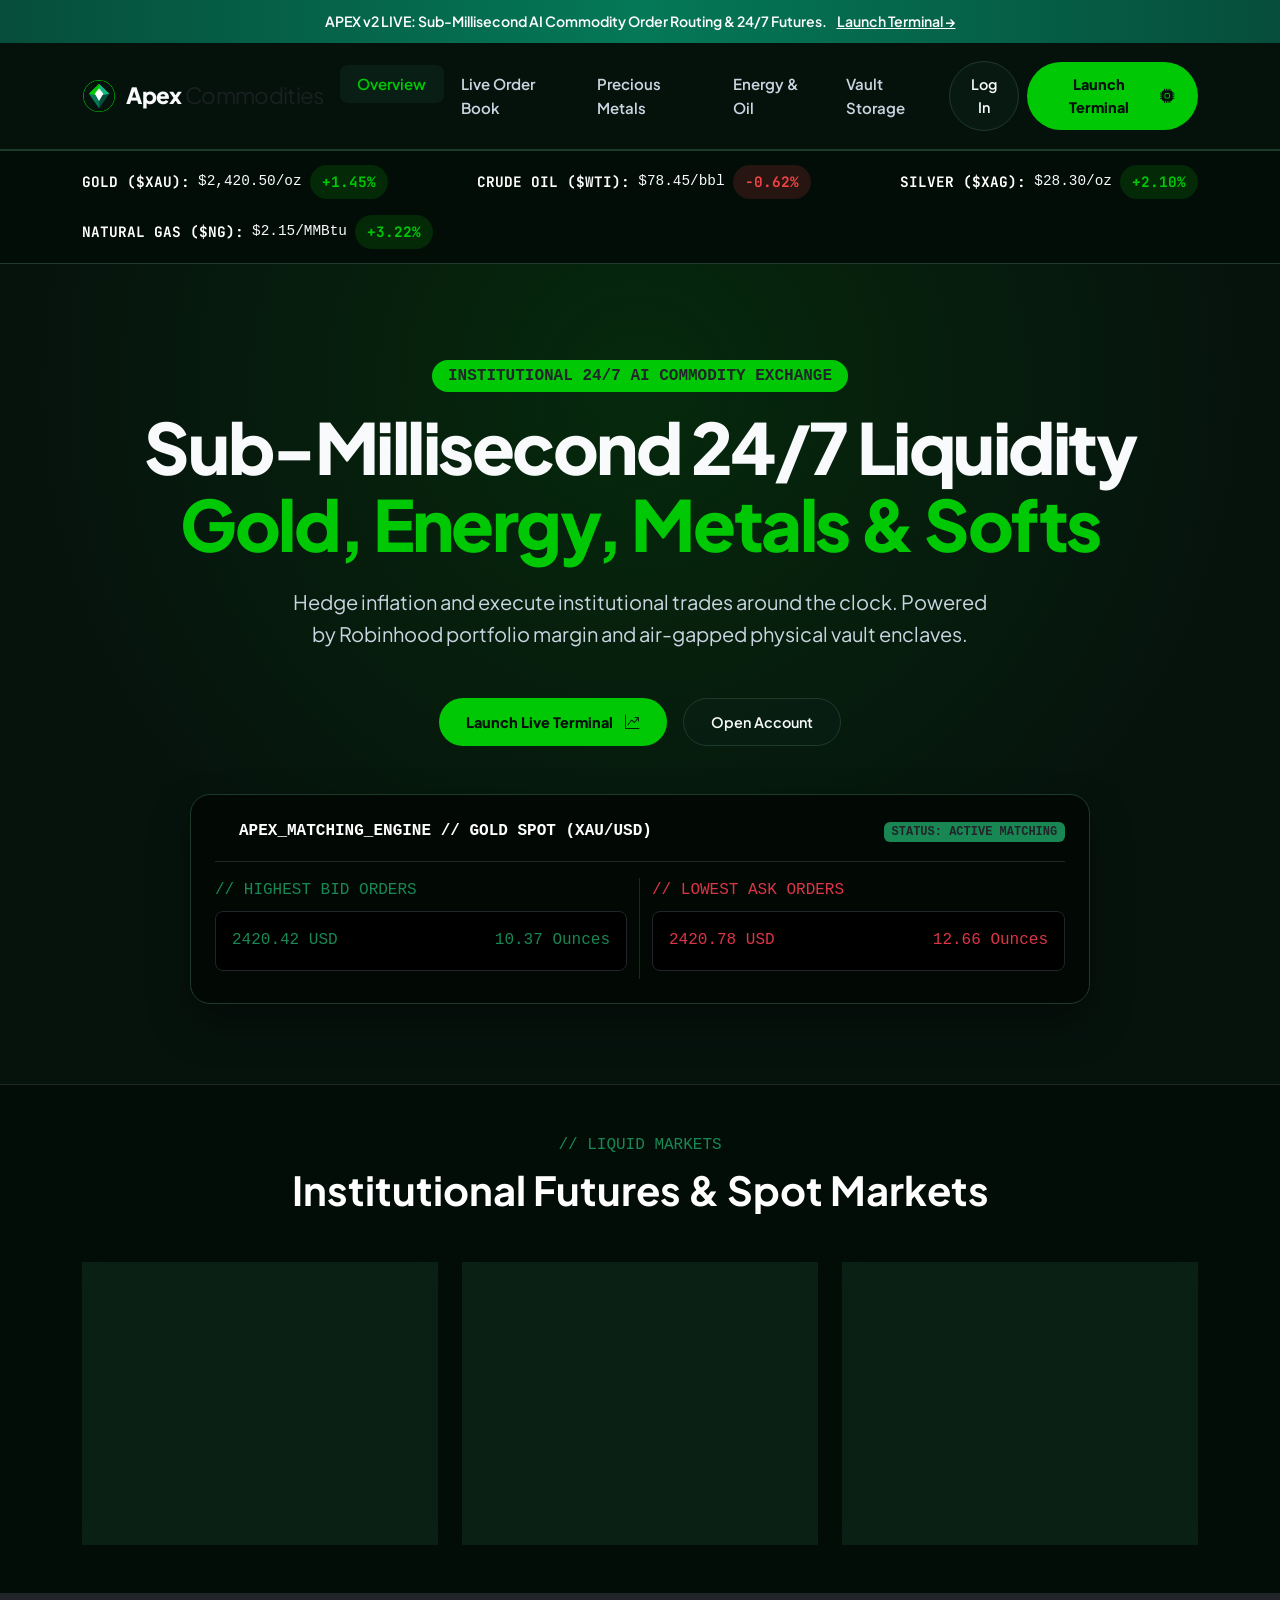
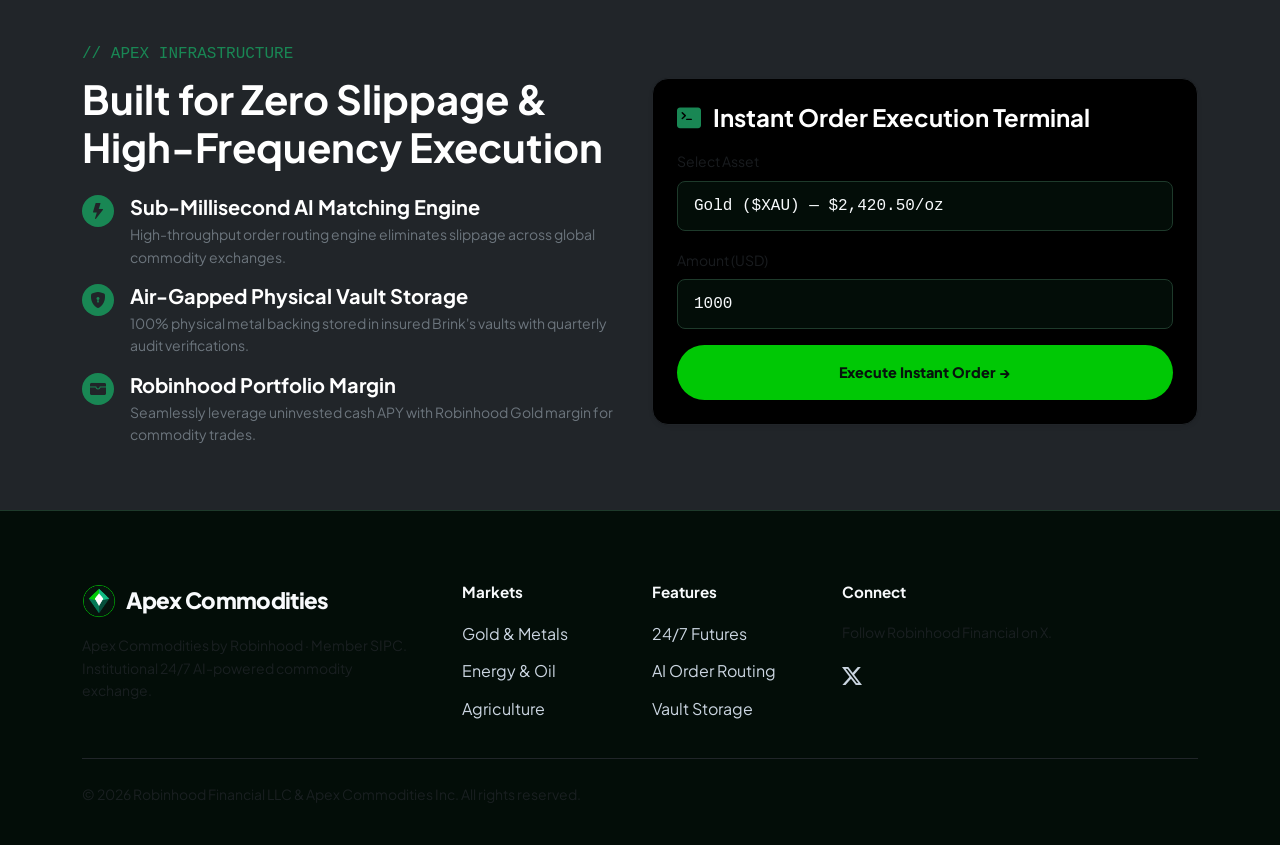
==== index.html @ 11e6617f "Initial commit of Apex Commodities platform" ====
<!DOCTYPE html>
<html lang="en">

<head>
    <meta charset="UTF-8">
    <meta name="viewport" content="width=device-width, initial-scale=1.0">
    <title>Apex Commodities | Institutional 24/7 AI Commodity Exchange</title>
    <meta name="description" content="Apex Commodities by Robinhood offers 24/7 institutional commodity liquidity, fractional contracts, sub-millisecond AI order routing, and air-gapped vault storage.">

    <!-- Favicon -->
    <link rel="icon" type="image/x-icon" href="favicon.ico">
    <link rel="shortcut icon" type="image/x-icon" href="favicon.ico">
    <link rel="icon" type="image/png" sizes="32x32" href="favicon.png">
    <link rel="apple-touch-icon" href="logo.png">

    <!-- Fonts & Icons -->
    <link rel="preconnect" href="https://fonts.googleapis.com">
    <link rel="preconnect" href="https://fonts.gstatic.com" crossorigin>
    <link href="https://fonts.googleapis.com/css2?family=Plus+Jakarta+Sans:wght@400;500;600;700;800&family=JetBrains+Mono:wght@400;500;600;700&display=swap" rel="stylesheet">
    <link href="https://cdn.jsdelivr.net/npm/bootstrap@5.3.0/dist/css/bootstrap.min.css" rel="stylesheet">
    <link rel="stylesheet" href="https://cdn.jsdelivr.net/npm/bootstrap-icons@1.11.3/font/bootstrap-icons.min.css">
    
    <!-- Custom CSS -->
    <link rel="stylesheet" href="styles.css">
</head>

<body>
    <!-- Top Announcement Banner -->
    <div class="apex-top-banner">
        <span>APEX v2 LIVE: Sub-Millisecond AI Commodity Order Routing &amp; 24/7 Futures.</span>
        <a href="markets.html">Launch Terminal &rarr;</a>
    </div>

    <!-- Navigation Bar -->
    <nav class="navbar navbar-expand-lg">
        <div class="container">
            <a class="navbar-brand" href="index.html">
                <img src="logo.png" alt="Apex Commodities Logo" class="logo-img">
                <span>Apex <span class="fw-normal text-muted">Commodities</span></span>
            </a>
            <button class="navbar-toggler border-0 text-white" type="button" data-bs-toggle="collapse" data-bs-target="#navbarMain">
                <span class="navbar-toggler-icon"></span>
            </button>
            <div class="collapse navbar-collapse" id="navbarMain">
                <ul class="navbar-nav mx-auto">
                    <li class="nav-item">
                        <a class="nav-link active" href="index.html">Overview</a>
                    </li>
                    <li class="nav-item">
                        <a class="nav-link" href="markets.html">Live Order Book</a>
                    </li>
                    <li class="nav-item">
                        <a class="nav-link" href="markets.html?cat=metals">Precious Metals</a>
                    </li>
                    <li class="nav-item">
                        <a class="nav-link" href="markets.html?cat=energy">Energy &amp; Oil</a>
                    </li>
                    <li class="nav-item">
                        <a class="nav-link" href="markets.html?cat=vault">Vault Storage</a>
                    </li>
                </ul>
                <div class="d-flex align-items-center gap-2">
                    <button class="btn-apex-outline btn-sm px-3" data-bs-toggle="modal" data-bs-target="#tradeModal">
                        Log In
                    </button>
                    <button class="btn-apex-emerald btn-sm px-4" data-bs-toggle="modal" data-bs-target="#tradeModal">
                        Launch Terminal <i class="bi bi-cpu-fill ms-1"></i>
                    </button>
                </div>
            </div>
        </div>
    </nav>

    <!-- Live Ticker Bar Stream -->
    <div class="apex-ticker-bar">
        <div class="container d-flex justify-content-between align-items-center flex-wrap gap-3">
            <div class="d-flex align-items-center gap-2">
                <span class="fw-bold text-white">GOLD ($XAU):</span>
                <span class="font-monospace text-emerald">$2,420.50/oz</span>
                <span class="badge-gain">+1.45%</span>
            </div>
            <div class="d-flex align-items-center gap-2">
                <span class="fw-bold text-white">CRUDE OIL ($WTI):</span>
                <span class="font-monospace text-emerald">$78.45/bbl</span>
                <span class="badge-loss">-0.62%</span>
            </div>
            <div class="d-flex align-items-center gap-2">
                <span class="fw-bold text-white">SILVER ($XAG):</span>
                <span class="font-monospace text-emerald">$28.30/oz</span>
                <span class="badge-gain">+2.10%</span>
            </div>
            <div class="d-flex align-items-center gap-2">
                <span class="fw-bold text-white">NATURAL GAS ($NG):</span>
                <span class="font-monospace text-emerald">$2.15/MMBtu</span>
                <span class="badge-gain">+3.22%</span>
            </div>
        </div>
    </div>

    <main>
        <!-- Hero Section -->
        <section class="hero-section text-center">
            <div class="container">
                <div class="mb-3">
                    <span class="badge bg-emerald text-dark px-3 py-2 rounded-pill font-monospace fs-6" style="background-color: #00c805; color: #06130d;">INSTITUTIONAL 24/7 AI COMMODITY EXCHANGE</span>
                </div>
                <h1 class="hero-title mb-4">
                    Sub-Millisecond 24/7 Liquidity <br><span style="color: #00c805;">Gold, Energy, Metals &amp; Softs</span>
                </h1>
                <p class="hero-lead mb-5">
                    Hedge inflation and execute institutional trades around the clock. Powered by Robinhood portfolio margin and air-gapped physical vault enclaves.
                </p>
                <div class="d-flex justify-content-center gap-3">
                    <a href="markets.html" class="btn-apex-emerald">
                        Launch Live Terminal <i class="bi bi-graph-up-arrow ms-1"></i>
                    </a>
                    <button class="btn-apex-outline" data-bs-toggle="modal" data-bs-target="#tradeModal">
                        Open Account
                    </button>
                </div>

                <!-- Apex Real-Time Order Book Telemetry Visualizer -->
                <div class="apex-terminal p-4 text-start mx-auto mt-5" style="max-width: 900px;">
                    <div class="d-flex align-items-center justify-content-between pb-3 mb-3 border-bottom border-dark">
                        <div class="d-flex align-items-center gap-2 font-monospace fs-6">
                            <span class="spinner-grow spinner-grow-sm text-success" role="status"></span>
                            <span class="text-white fw-bold">APEX_MATCHING_ENGINE // GOLD SPOT (XAU/USD)</span>
                        </div>
                        <span class="badge bg-success text-dark font-monospace">STATUS: ACTIVE MATCHING</span>
                    </div>

                    <div class="row g-4">
                        <div class="col-md-6 border-end border-dark">
                            <div class="text-success font-monospace fs-6 mb-2">// HIGHEST BID ORDERS</div>
                            <div id="orderBookBids" class="p-3 rounded-3 bg-black border border-dark mb-2">
                                <div class="d-flex justify-content-between text-success font-monospace fs-6">
                                    <span>2,420.35 USD</span>
                                    <span>8.50 Ounces</span>
                                </div>
                            </div>
                        </div>
                        <div class="col-md-6">
                            <div class="text-danger font-monospace fs-6 mb-2">// LOWEST ASK ORDERS</div>
                            <div id="orderBookAsks" class="p-3 rounded-3 bg-black border border-dark mb-2">
                                <div class="d-flex justify-content-between text-danger font-monospace fs-6">
                                    <span>2,420.65 USD</span>
                                    <span>12.10 Ounces</span>
                                </div>
                            </div>
                        </div>
                    </div>
                </div>
            </div>
        </section>

        <!-- Featured Apex Commodity Grid -->
        <section class="py-5 border-top border-bottom border-dark" style="background-color: #030d08;">
            <div class="container">
                <div class="text-center mb-5">
                    <span class="text-success font-monospace fs-6 text-uppercase d-block mb-2">// LIQUID MARKETS</span>
                    <h2 class="display-6 fw-bold text-white mb-3">Institutional Futures &amp; Spot Markets</h2>
                </div>

                <div class="row g-4">
                    <div class="col-lg-4 col-md-6">
                        <div class="apex-card">
                            <div class="d-flex justify-content-between align-items-start mb-3">
                                <div>
                                    <span class="badge bg-warning text-dark font-monospace mb-1">METALS</span>
                                    <h3 class="h4 fw-bold mb-0 text-white">Apex Gold ($XAU)</h3>
                                </div>
                                <span class="badge-gain">+1.45%</span>
                            </div>
                            <div class="h3 font-monospace fw-bold mb-2 text-white">$2,420.50 <span class="fs-6 text-muted font-monospace">/ oz</span></div>
                            <p class="text-secondary small mb-4">Sub-millisecond spot gold execution backed by Brink's insured vault enclaves.</p>
                            <button class="btn-apex-emerald w-100 justify-content-center btn-sm py-2" data-bs-toggle="modal" data-bs-target="#tradeModal">
                                Trade Gold &rarr;
                            </button>
                        </div>
                    </div>

                    <div class="col-lg-4 col-md-6">
                        <div class="apex-card">
                            <div class="d-flex justify-content-between align-items-start mb-3">
                                <div>
                                    <span class="badge bg-danger text-white font-monospace mb-1">ENERGY</span>
                                    <h3 class="h4 fw-bold mb-0 text-white">Crude Oil ($WTI)</h3>
                                </div>
                                <span class="badge-loss">-0.62%</span>
                            </div>
                            <div class="h3 font-monospace fw-bold mb-2 text-white">$78.45 <span class="fs-6 text-muted font-monospace">/ bbl</span></div>
                            <p class="text-secondary small mb-4">Round-the-clock energy futures contracts with instant margin leverage settlement.</p>
                            <button class="btn-apex-emerald w-100 justify-content-center btn-sm py-2" data-bs-toggle="modal" data-bs-target="#tradeModal">
                                Trade Oil &rarr;
                            </button>
                        </div>
                    </div>

                    <div class="col-lg-4 col-md-6">
                        <div class="apex-card">
                            <div class="d-flex justify-content-between align-items-start mb-3">
                                <div>
                                    <span class="badge bg-secondary text-white font-monospace mb-1">METALS</span>
                                    <h3 class="h4 fw-bold mb-0 text-white">Silver ($XAG)</h3>
                                </div>
                                <span class="badge-gain">+2.10%</span>
                            </div>
                            <div class="h3 font-monospace fw-bold mb-2 text-white">$28.30 <span class="fs-6 text-muted font-monospace">/ oz</span></div>
                            <p class="text-secondary small mb-4">Spot silver and 24/7 micro-futures contracts with fractional sizing starting at $1.</p>
                            <button class="btn-apex-emerald w-100 justify-content-center btn-sm py-2" data-bs-toggle="modal" data-bs-target="#tradeModal">
                                Trade Silver &rarr;
                            </button>
                        </div>
                    </div>
                </div>
            </div>
        </section>

        <!-- Institutional Value Props -->
        <section class="py-5 bg-dark">
            <div class="container">
                <div class="row g-4 align-items-center">
                    <div class="col-lg-6">
                        <span class="text-success font-monospace fs-6 text-uppercase d-block mb-2">// APEX INFRASTRUCTURE</span>
                        <h2 class="display-6 fw-bold text-white mb-4">Built for Zero Slippage &amp; High-Frequency Execution</h2>
                        <ul class="list-unstyled d-grid gap-3">
                            <li class="d-flex gap-3">
                                <div class="bg-success text-dark rounded-circle d-flex align-items-center justify-content-center fw-bold" style="width: 32px; height: 32px; flex-shrink: 0; background-color: #00c805;">
                                    <i class="bi bi-lightning-fill"></i>
                                </div>
                                <div>
                                    <h5 class="fw-bold mb-1 text-white">Sub-Millisecond AI Matching Engine</h5>
                                    <p class="text-secondary small mb-0">High-throughput order routing engine eliminates slippage across global commodity exchanges.</p>
                                </div>
                            </li>
                            <li class="d-flex gap-3">
                                <div class="bg-success text-dark rounded-circle d-flex align-items-center justify-content-center fw-bold" style="width: 32px; height: 32px; flex-shrink: 0; background-color: #00c805;">
                                    <i class="bi bi-shield-lock-fill"></i>
                                </div>
                                <div>
                                    <h5 class="fw-bold mb-1 text-white">Air-Gapped Physical Vault Storage</h5>
                                    <p class="text-secondary small mb-0">100% physical metal backing stored in insured Brink's vaults with quarterly audit verifications.</p>
                                </div>
                            </li>
                            <li class="d-flex gap-3">
                                <div class="bg-success text-dark rounded-circle d-flex align-items-center justify-content-center fw-bold" style="width: 32px; height: 32px; flex-shrink: 0; background-color: #00c805;">
                                    <i class="bi bi-wallet-fill"></i>
                                </div>
                                <div>
                                    <h5 class="fw-bold mb-1 text-white">Robinhood Portfolio Margin</h5>
                                    <p class="text-secondary small mb-0">Seamlessly leverage uninvested cash APY with Robinhood Gold margin for commodity trades.</p>
                                </div>
                            </li>
                        </ul>
                    </div>

                    <div class="col-lg-6">
                        <div class="p-4 rounded-4 border border-dark bg-black shadow-sm">
                            <h4 class="fw-bold mb-3 text-white"><i class="bi bi-terminal-fill text-success me-2"></i> Instant Order Execution Terminal</h4>
                            <div class="mb-3">
                                <label class="form-label text-muted small">Select Asset</label>
                                <select class="form-select font-monospace">
                                    <option>Gold ($XAU) — $2,420.50/oz</option>
                                    <option>Crude Oil ($WTI) — $78.45/bbl</option>
                                    <option>Silver ($XAG) — $28.30/oz</option>
                                    <option>Natural Gas ($NG) — $2.15/MMBtu</option>
                                </select>
                            </div>
                            <div class="mb-3">
                                <label class="form-label text-muted small">Amount (USD)</label>
                                <input type="number" class="form-control font-monospace" placeholder="$1,000.00" value="1000">
                            </div>
                            <button class="btn-apex-emerald w-100 py-3 justify-content-center" data-bs-toggle="modal" data-bs-target="#tradeModal">
                                Execute Instant Order &rarr;
                            </button>
                        </div>
                    </div>
                </div>
            </div>
        </section>
    </main>

    <!-- Footer -->
    <footer>
        <div class="container">
            <div class="row g-4 mb-4">
                <div class="col-lg-4">
                    <a class="navbar-brand text-white mb-3" href="index.html">
                        <img src="logo.png" alt="Apex Logo" class="logo-img">
                        <span>Apex Commodities</span>
                    </a>
                    <p class="text-muted small pe-lg-4">
                        Apex Commodities by Robinhood &middot; Member SIPC. Institutional 24/7 AI-powered commodity exchange.
                    </p>
                </div>
                <div class="col-6 col-lg-2">
                    <h5>Markets</h5>
                    <ul>
                        <li><a href="markets.html">Gold &amp; Metals</a></li>
                        <li><a href="markets.html">Energy &amp; Oil</a></li>
                        <li><a href="markets.html">Agriculture</a></li>
                    </ul>
                </div>
                <div class="col-6 col-lg-2">
                    <h5>Features</h5>
                    <ul>
                        <li><a href="index.html">24/7 Futures</a></li>
                        <li><a href="index.html">AI Order Routing</a></li>
                        <li><a href="index.html">Vault Storage</a></li>
                    </ul>
                </div>
                <div class="col-lg-4">
                    <h5>Connect</h5>
                    <p class="text-muted small">Follow Robinhood Financial on X.</p>
                    <div class="d-flex gap-3 fs-5">
                        <a href="https://x.com/RobinhoodApp" target="_blank" title="Robinhood X"><i class="bi bi-twitter-x"></i></a>
                    </div>
                </div>
            </div>

            <div class="border-top border-dark pt-4 d-flex flex-column flex-md-row justify-content-between align-items-center gap-3">
                <p class="mb-0 text-muted small">&copy; 2026 Robinhood Financial LLC &amp; Apex Commodities Inc. All rights reserved.</p>
            </div>
        </div>
    </footer>

    <!-- Interactive Trade Modal -->
    <div class="modal fade" id="tradeModal" tabindex="-1" aria-hidden="true">
        <div class="modal-dialog modal-dialog-centered">
            <div class="modal-content p-2">
                <div class="modal-header border-bottom border-dark">
                    <h5 class="modal-title fw-bold text-white"><i class="bi bi-cpu text-success me-2"></i> Apex AI Order Execution</h5>
                    <button type="button" class="btn-close btn-close-white" data-bs-dismiss="modal" aria-label="Close"></button>
                </div>
                <div class="modal-body p-4">
                    <form onsubmit="event.preventDefault(); alert('Apex AI Order Executed! Sub-millisecond fill confirmed.'); bootstrap.Modal.getInstance(document.getElementById('tradeModal')).hide();">
                        <div class="mb-3">
                            <label class="form-label text-muted small">Order Type</label>
                            <select class="form-select font-monospace">
                                <option selected>AI Market Order (Sub-Millisecond)</option>
                                <option>Limit Order</option>
                                <option>24/7 Leveraged Futures</option>
                            </select>
                        </div>
                        <div class="mb-3">
                            <label class="form-label text-muted small">Amount in USD</label>
                            <input type="number" class="form-control font-monospace" placeholder="$500.00" required>
                        </div>
                        <button type="submit" class="btn-apex-emerald w-100 py-3 mt-2 justify-content-center">
                            Confirm AI Order Execution <i class="bi bi-lightning-fill ms-1"></i>
                        </button>
                    </form>
                </div>
            </div>
        </div>
    </div>

    <!-- Bootstrap JS & App Scripts -->
    <script src="https://cdn.jsdelivr.net/npm/bootstrap@5.3.0/dist/js/bootstrap.bundle.min.js"></script>
    <script src="scripts.js"></script>
</body>
</html>
---- styles.css ----
/*
 * Apex Commodities — Dark Obsidian & Glowing Emerald Design System
 */

:root {
    --bg-dark: #06130d;
    --bg-surface: #091f15;
    --bg-card: rgba(15, 45, 30, 0.6);
    --bg-card-hover: rgba(20, 60, 40, 0.8);

    --apex-emerald: #00c805;
    --apex-green-dark: #064e3b;
    --apex-mint: #10b981;
    --apex-cyan: #06b6d4;

    --border-dark: #1e3a2b;
    --border-glow: rgba(0, 200, 5, 0.3);

    --text-primary: #f8fafc;
    --text-secondary: #cbd5e1;
    --text-muted: #64748b;

    --radius-sm: 8px;
    --radius-md: 14px;
    --radius-lg: 20px;
    --radius-pill: 9999px;

    --font-sans: 'Plus Jakarta Sans', -apple-system, BlinkMacSystemFont, sans-serif;
    --font-mono: 'JetBrains Mono', monospace;

    --transition: all 0.25s cubic-bezier(0.16, 1, 0.3, 1);
}

*, *::before, *::after {
    box-sizing: border-box;
    margin: 0;
    padding: 0;
}

html, body {
    background-color: var(--bg-dark);
    color: var(--text-primary);
    font-family: var(--font-sans);
    line-height: 1.6;
    min-height: 100vh;
    display: flex;
    flex-direction: column;
}

main {
    flex: 1;
}

/* Custom Scrollbar */
::-webkit-scrollbar {
    width: 6px;
}
::-webkit-scrollbar-track {
    background: var(--bg-dark);
}
::-webkit-scrollbar-thumb {
    background: var(--border-dark);
    border-radius: 3px;
}
::-webkit-scrollbar-thumb:hover {
    background: var(--apex-emerald);
}

/* Top Announcement Banner */
.apex-top-banner {
    background: linear-gradient(90deg, #064e3b, #047857, #064e3b);
    color: #ffffff;
    padding: 0.65rem 1rem;
    font-size: 0.88rem;
    font-weight: 600;
    text-align: center;
}

.apex-top-banner a {
    color: #ffffff;
    text-decoration: underline;
    margin-left: 0.5rem;
}

/* Navbar */
.navbar {
    background-color: rgba(6, 19, 13, 0.9);
    backdrop-filter: blur(20px);
    -webkit-backdrop-filter: blur(20px);
    border-bottom: 1px solid var(--border-dark);
    padding: 1.1rem 0;
    position: sticky;
    top: 0;
    z-index: 1000;
}

.navbar-brand {
    font-weight: 800;
    font-size: 1.4rem;
    color: var(--text-primary) !important;
    letter-spacing: -0.03em;
    display: flex;
    align-items: center;
    gap: 0.65rem;
    text-decoration: none;
}

.navbar-brand img.logo-img {
    height: 34px;
    width: 34px;
    object-fit: contain;
}

.nav-link {
    font-weight: 600;
    color: var(--text-secondary) !important;
    font-size: 0.94rem;
    padding: 0.45rem 1.1rem !important;
    transition: var(--transition);
    text-decoration: none;
    border-radius: var(--radius-sm);
}

.nav-link:hover, .nav-link.active {
    color: var(--apex-emerald) !important;
    background-color: var(--bg-surface);
}

/* Buttons */
.btn-apex-emerald {
    background: var(--apex-emerald);
    color: #06130d !important;
    font-weight: 800;
    font-size: 0.9rem;
    padding: 0.7rem 1.7rem;
    border-radius: var(--radius-pill);
    border: none;
    transition: var(--transition);
    text-decoration: none;
    display: inline-flex;
    align-items: center;
    gap: 0.5rem;
    cursor: pointer;
}

.btn-apex-emerald:hover {
    background: #10b981;
    transform: translateY(-2px);
    box-shadow: 0 0 20px rgba(0, 200, 5, 0.5);
}

.btn-apex-outline {
    background: rgba(9, 31, 21, 0.6);
    border: 1px solid var(--border-dark);
    color: var(--text-primary) !important;
    font-weight: 600;
    font-size: 0.9rem;
    padding: 0.7rem 1.7rem;
    border-radius: var(--radius-pill);
    transition: var(--transition);
    text-decoration: none;
    display: inline-flex;
    align-items: center;
    gap: 0.5rem;
    cursor: pointer;
}

.btn-apex-outline:hover {
    background: var(--bg-surface);
    border-color: var(--apex-emerald);
    color: var(--apex-emerald) !important;
}

/* Hero Section */
.hero-section {
    padding: 6rem 0 5rem;
    background: radial-gradient(circle at 50% 15%, rgba(0, 200, 5, 0.12) 0%, transparent 65%);
}

.hero-title {
    font-size: clamp(2.7rem, 5.5vw, 4.6rem);
    font-weight: 800;
    letter-spacing: -0.035em;
    line-height: 1.1;
    color: var(--text-primary);
}

.hero-lead {
    font-size: 1.25rem;
    color: var(--text-secondary);
    max-width: 720px;
    margin: 0 auto;
}

/* Dark Glassmorphism Cards */
.apex-card {
    background: var(--bg-card);
    backdrop-filter: blur(10px);
    -webkit-backdrop-filter: blur(10px);
    border: 1px solid var(--border-dark);
    border-radius: var(--radius-md);
    padding: 1.75rem;
    transition: var(--transition);
    height: 100%;
}

.apex-card:hover {
    border-color: var(--apex-emerald);
    box-shadow: 0 10px 30px rgba(0, 200, 5, 0.15);
    transform: translateY(-3px);
}

.badge-gain {
    background-color: rgba(0, 200, 5, 0.15);
    color: #00c805;
    font-weight: 700;
    font-family: var(--font-mono);
    padding: 0.35rem 0.75rem;
    border-radius: var(--radius-pill);
}

.badge-loss {
    background-color: rgba(239, 68, 68, 0.15);
    color: #ef4444;
    font-weight: 700;
    font-family: var(--font-mono);
    padding: 0.35rem 0.75rem;
    border-radius: var(--radius-pill);
}

/* Telemetry & Order Book Terminal */
.apex-terminal {
    background: #020905;
    border: 1px solid var(--border-dark);
    border-radius: var(--radius-lg);
    box-shadow: 0 20px 40px rgba(0, 0, 0, 0.4);
}

/* Ticker Marquee Bar */
.apex-ticker-bar {
    background-color: #030d08;
    border-top: 1px solid var(--border-dark);
    border-bottom: 1px solid var(--border-dark);
    padding: 0.85rem 0;
    font-family: var(--font-mono);
    font-size: 0.9rem;
}

/* Modals & Form */
.modal-content {
    background: #091f15;
    border: 1px solid var(--border-dark);
    border-radius: var(--radius-md);
    color: var(--text-primary);
}

.form-control, .form-select {
    background: #030d08 !important;
    border: 1px solid var(--border-dark) !important;
    color: var(--text-primary) !important;
    padding: 0.75rem 1rem;
    border-radius: var(--radius-sm);
}

.form-control:focus, .form-select:focus {
    border-color: var(--apex-emerald) !important;
    box-shadow: 0 0 0 3px var(--border-glow) !important;
}

/* Footer */
footer {
    background-color: #030d08;
    border-top: 1px solid var(--border-dark);
    padding: 4.5rem 0 2.5rem;
    margin-top: auto;
}

footer h5 {
    color: var(--text-primary);
    font-size: 0.95rem;
    margin-bottom: 1.25rem;
    font-weight: 700;
}

footer a {
    color: var(--text-secondary);
    text-decoration: none;
    transition: var(--transition);
}

footer a:hover {
    color: var(--apex-emerald);
}

footer ul {
    list-style: none;
    padding: 0;
    margin: 0;
}

footer ul li {
    margin-bottom: 0.75rem;
}
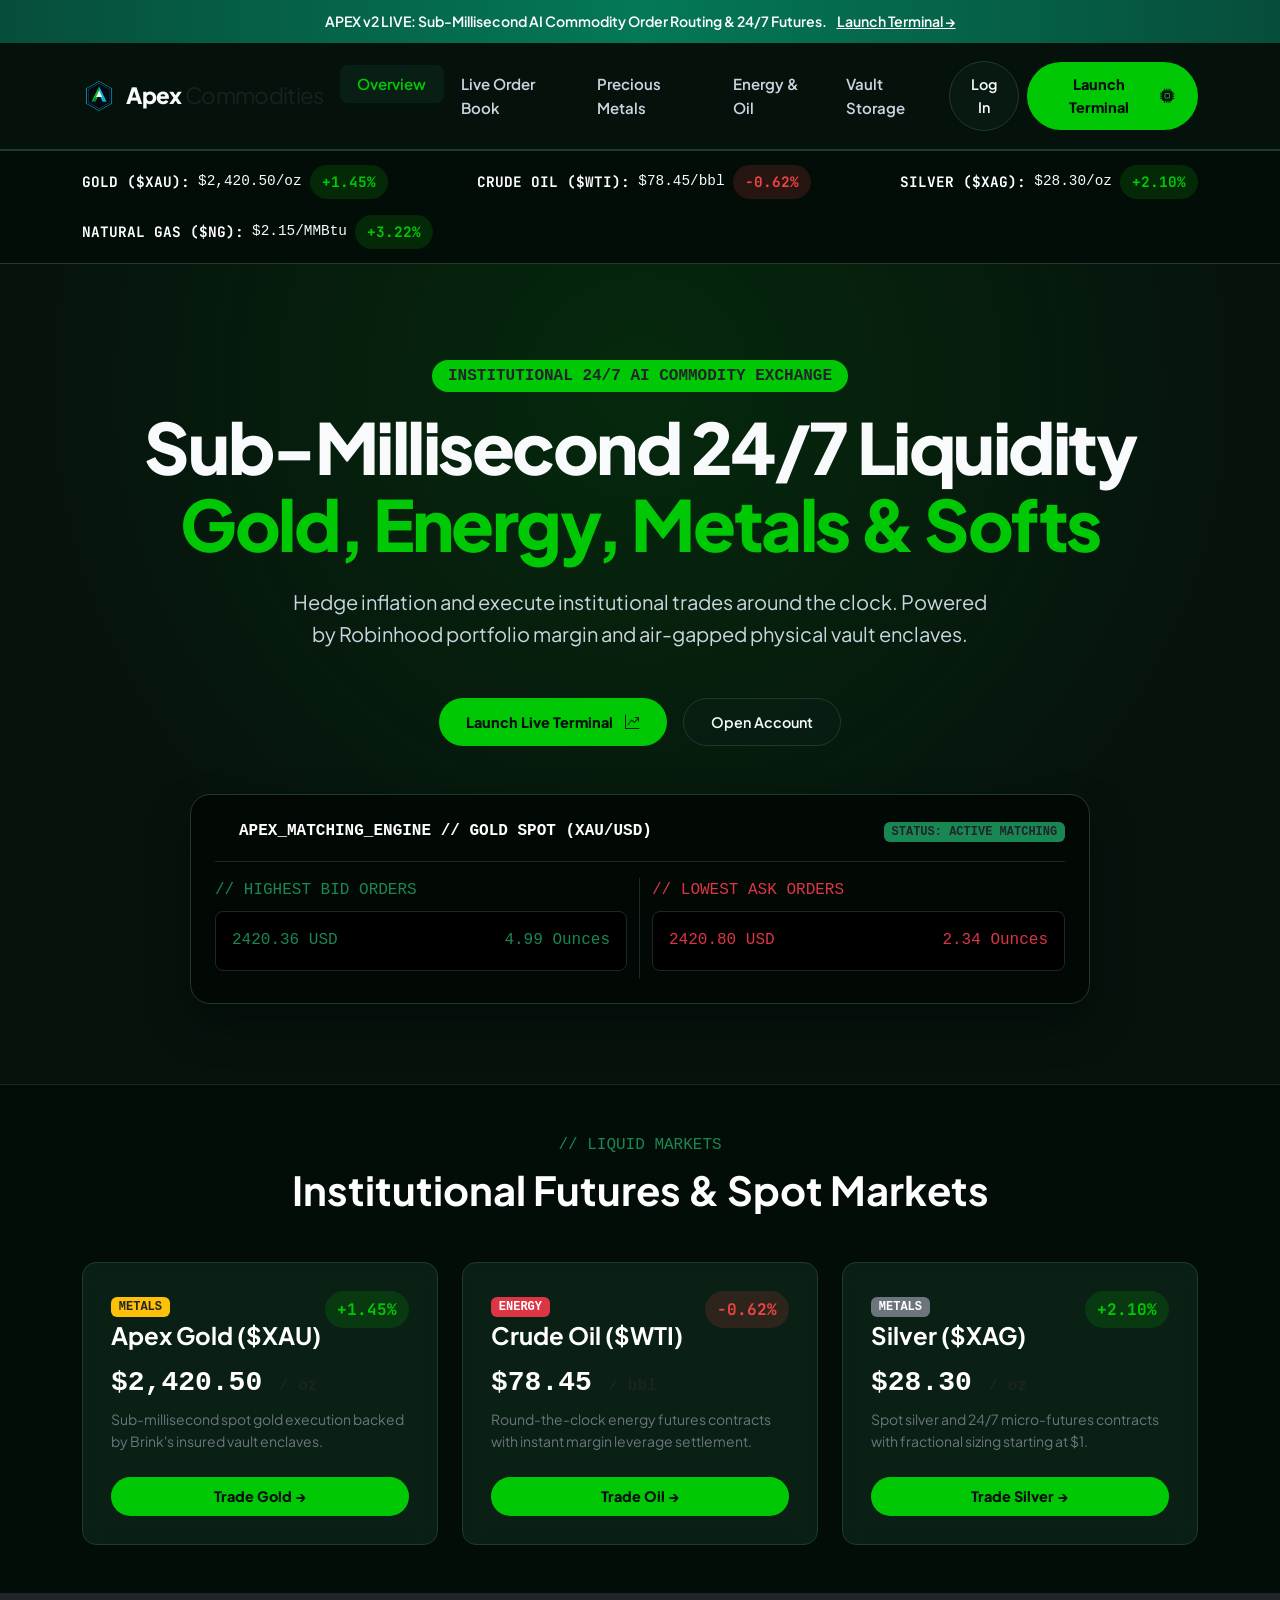
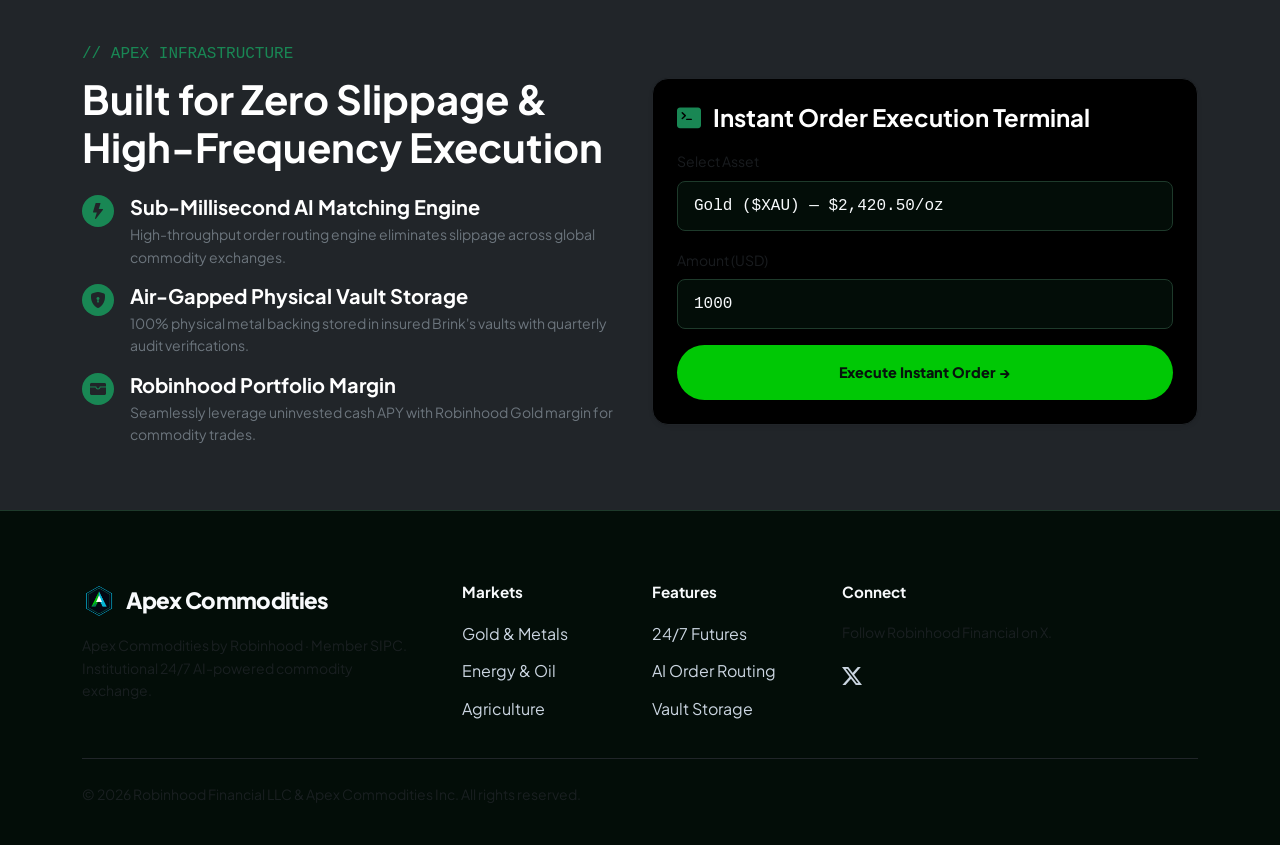
==== commit b91d9d3f: "Add virtual-protocol-site-verification meta tag (ab1572e8984935a0a5a7320dd898c6d1)" ====
--- a/index.html
+++ b/index.html
@@ -4,6 +4,7 @@
 <head>
     <meta charset="UTF-8">
     <meta name="viewport" content="width=device-width, initial-scale=1.0">
+    <meta name="virtual-protocol-site-verification" content="ab1572e8984935a0a5a7320dd898c6d1" />
     <title>Apex Commodities | Institutional 24/7 AI Commodity Exchange</title>
     <meta name="description" content="Apex Commodities by Robinhood offers 24/7 institutional commodity liquidity, fractional contracts, sub-millisecond AI order routing, and air-gapped vault storage.">
 
